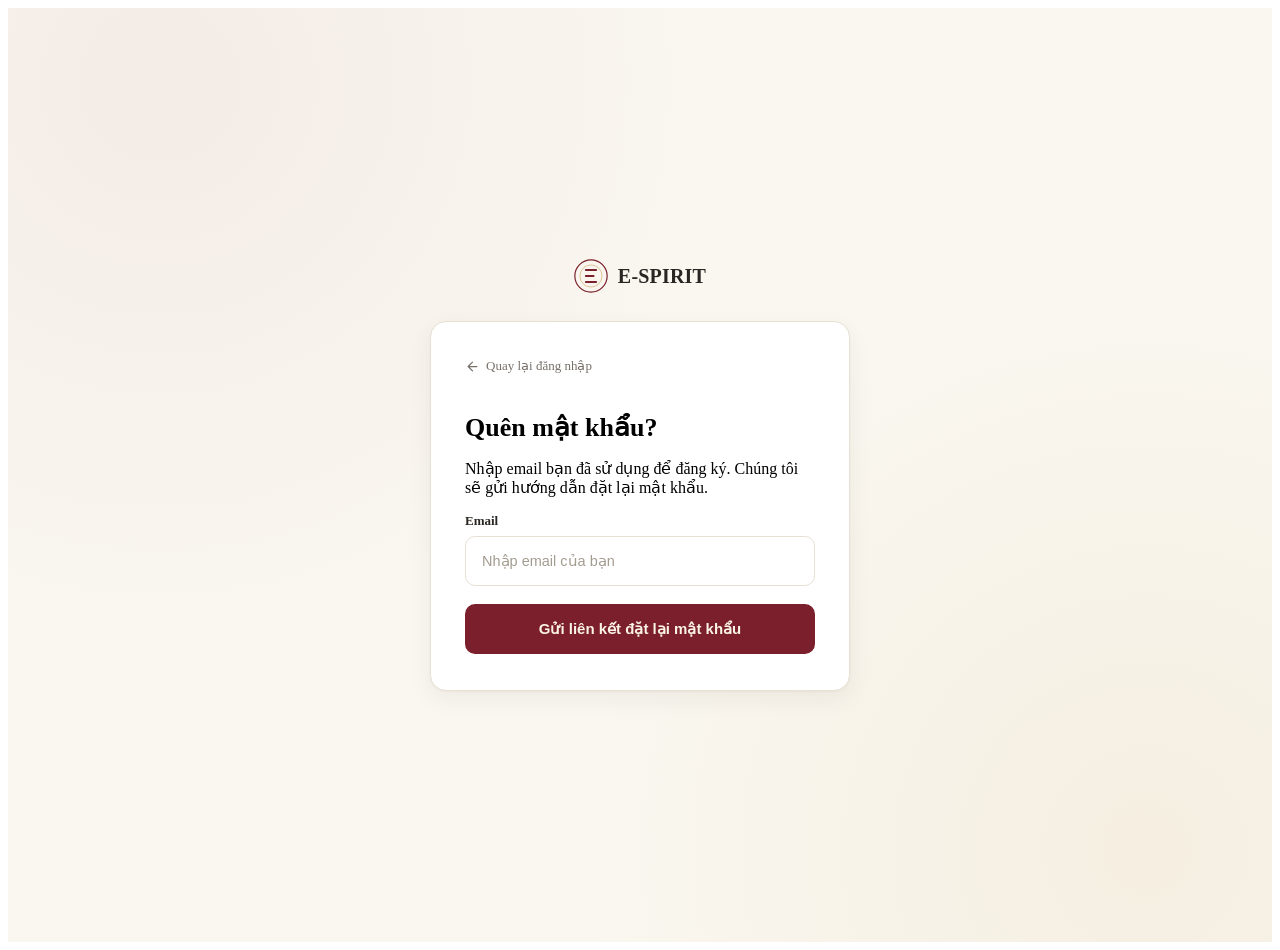
==== pages/auth/forgot-password.html @ f97c560f "feat(auth): chuan hoa cac quy tac validate va trang thai UI cho auth forms" ====
<!DOCTYPE html>
<html lang="vi">
<head>
  <meta charset="UTF-8">
  <meta name="viewport" content="width=device-width, initial-scale=1.0">
  <title>Quên mật khẩu — E-SPIRIT</title>
  <link rel="stylesheet" href="../../css/components.css">
  <link rel="stylesheet" href="../../css/responsive.css">
</head>
<body>
  <div class="standalone">
    <div class="standalone-inner">
      <div class="standalone-logo">
        <a href="../../index.html" class="logo">
          <svg class="logo-mark" viewBox="0 0 40 40" fill="none">
            <circle cx="20" cy="20" r="19" stroke="#7A1F2B" stroke-width="1.4"/>
            <circle cx="20" cy="20" r="13" stroke="#C8A45D" stroke-width="1" opacity="0.7"/>
            <path d="M14 13H26M14 20H23M14 27H26" stroke="#7A1F2B" stroke-width="2.4" stroke-linecap="round"/>
          </svg>
          <span class="logo-word on-light">E-SPIRIT</span>
        </a>
      </div>
      <div class="standalone-card">
        <a href="login.html" class="back-link">
          <svg width="15" height="15" viewBox="0 0 24 24" fill="none"><path d="M19 12H5M12 19l-7-7 7-7" stroke="currentColor" stroke-width="2" stroke-linecap="round" stroke-linejoin="round"/></svg>
          Quay lại đăng nhập
        </a>

        <div id="forgot-default">
          <h1>Quên mật khẩu?</h1>
          <p class="desc">Nhập email bạn đã sử dụng để đăng ký. Chúng tôi sẽ gửi hướng dẫn đặt lại mật khẩu.</p>
          <form id="forgotForm" novalidate>
            <div class="field">
              <label for="forgot-email">Email</label>
              <input class="input" type="email" id="forgot-email" name="email" placeholder="Nhập email của bạn" data-validate="email" required>
            </div>
            <button class="btn btn-primary" type="submit" id="forgotSubmit" style="margin-top:6px;">
              <span>Gửi liên kết đặt lại mật khẩu</span>
            </button>
          </form>
        </div>

        <div id="forgot-sent" class="text-center" style="display:none;">
          <div class="center-icon tone-primary">
            <svg width="26" height="26" viewBox="0 0 24 24" fill="none"><path d="M3 7l9 6 9-6M4 5h16a1 1 0 0 1 1 1v12a1 1 0 0 1-1 1H4a1 1 0 0 1-1-1V6a1 1 0 0 1 1-1Z" stroke="#7A1F2B" stroke-width="1.8" stroke-linecap="round" stroke-linejoin="round"/></svg>
          </div>
          <h1>Kiểm tra email của bạn</h1>
          <p class="desc">Chúng tôi đã gửi hướng dẫn đặt lại mật khẩu đến <b id="forgot-sent-email"></b>.</p>
          <a href="reset-password.html" class="btn btn-primary" style="text-decoration:none;"><span>Đến trang đặt lại mật khẩu</span></a>
        </div>
      </div>
    </div>
  </div>

  <script src="../../js/auth/validation.js"></script>
  <script src="../../js/auth/forgot-password.js"></script>
</body>
</html>
---- css/components.css ----
/* Design Tokens */
:root {
  --primary: #7A1F2B;
  --primary-hover: #611722;
  --primary-press: #4E121B;
  --secondary: #C8A45D;
  --secondary-soft: #EFE3C8;

  --bg: #FAF7F0;
  --surface: #FFFFFF;
  --text: #292522;
  --text-secondary: #77716A;
  --muted: #A39C90;

  --border: #E8E1D3;
  --border-strong: #D8CEBB;

  /* states */
  --error: #B3261E;
  --error-bg: #FBEAEA;
  --success: #2E6E4E;
  --success-bg: #E9F3EC;

  --radius-sm: 8px;
  --radius: 10px;
  --radius-lg: 16px;
  --shadow-card: 0 1px 2px rgba(41, 37, 34, 0.04), 0 8px 24px rgba(41, 37, 34, 0.06);

  --font-body: 'Be Vietnam Pro', -apple-system, sans-serif;
  --font-heading: 'Cormorant Garamond', Georgia, serif;

  /* type */
  --fs-xs: 12px;
  --fs-sm: 13px;
  --fs-base: 14px;
  --fs-md: 15px;
  --fs-lg: 20px;
  --fs-otp: 22px;
  --fs-heading-sm: 26px;
  --fs-heading-md: 30px;
  --fs-heading-lg: 40px;

  /* spacing */
  --space-xs: 6px;
  --space-sm: 10px;
  --space-md: 14px;
  --space-lg: 18px;
  --space-xl: 22px;
  --space-2xl: 28px;
  --space-3xl: 36px;
}

/* Logo */
.logo {
  display: flex;
  align-items: center;
  gap: 10px;
  text-decoration: none;
}

.logo-mark {
  width: 34px;
  height: 34px;
  flex-shrink: 0;
}

.logo-word {
  font-family: var(--font-heading);
  font-weight: 600;
  font-size: var(--fs-lg);
  letter-spacing: 0.01em;
}

.logo-word.on-dark {
  color: #FBF4E6;
}

.logo-word.on-light {
  color: var(--text);
}


/* Auth Container — split (login/register) + standalone (forgot/otp/reset) */
.split {
  display: grid;
  grid-template-columns: 45% 55%;
  min-height: calc(100vh - 46px);
}

.brand-panel {
  position: relative;
  overflow: hidden;
  background:
    linear-gradient(180deg, rgba(41, 20, 20, 0.55) 0%, rgba(41, 20, 20, 0.72) 100%),
    linear-gradient(135deg, #3A1218 0%, #6B1E28 55%, #7A1F2B 100%);
  color: #F7EFE1;
  padding: 56px 48px;
  display: flex;
  flex-direction: column;
  justify-content: space-between;
}

.heritage-pattern {
  position: absolute;
  inset: 0;
  opacity: 0.16;
  pointer-events: none;
}

.brand-top {
  display: flex;
  align-items: center;
  gap: 12px;
  position: relative;
  z-index: 1;
}

.brand-mid {
  position: relative;
  z-index: 1;
  max-width: 400px;
}

.brand-eyebrow {
  font-size: var(--fs-xs);
  letter-spacing: 0.14em;
  text-transform: uppercase;
  color: var(--secondary);
  font-weight: 600;
  margin-bottom: var(--space-lg);
}

.brand-title {
  font-family: var(--font-heading);
  font-weight: 600;
  font-size: var(--fs-heading-lg);
  line-height: 1.18;
  margin-bottom: 16px;
  color: #FBF4E6;
}

.brand-desc {
  font-size: var(--fs-md);
  color: #E4D6C4;
  line-height: 1.7;
  max-width: 340px;
}

.brand-bottom {
  position: relative;
  z-index: 1;
  display: flex;
  gap: 28px;
}

.brand-stat {
  font-size: var(--fs-sm);
  color: #D9C7AE;
}

.brand-stat b {
  display: block;
  font-family: var(--font-heading);
  font-size: var(--fs-otp);
  font-weight: 600;
  color: #F7EFE1;
}

.form-panel {
  display: flex;
  align-items: center;
  justify-content: center;
  padding: 48px 24px;
}

/* standalone layout */
.standalone {
  min-height: calc(100vh - 46px);
  display: flex;
  align-items: center;
  justify-content: center;
  padding: 40px 20px;
  background:
    radial-gradient(circle at 12% 8%, rgba(122, 31, 43, 0.05), transparent 40%),
    radial-gradient(circle at 90% 90%, rgba(200, 164, 93, 0.10), transparent 40%),
    var(--bg);
}

.standalone-inner {
  width: 100%;
  max-width: 420px;
}

.standalone-logo {
  display: flex;
  justify-content: center;
  margin-bottom: var(--space-2xl);
}


/* Auth Card */
.auth-card {
  width: 100%;
  max-width: 400px;
}

.auth-card.centered-standalone {
  max-width: 420px;
}

.card-head {
  margin: var(--space-3xl) 0 var(--space-2xl);
}

.card-head h1 {
  font-family: var(--font-heading);
  font-weight: 600;
  font-size: var(--fs-heading-md);
  color: var(--text);
  margin-bottom: 8px;
}

.card-head p {
  font-size: var(--fs-base);
  color: var(--text-secondary);
}

.standalone-card {
  background: var(--surface);
  border: 0.5px solid var(--border);
  border-radius: var(--radius-lg);
  box-shadow: var(--shadow-card);
  padding: var(--space-3xl) 34px;
}

.standalone-card h1 {
  font-family: var(--font-heading);
  font-weight: 600;
  font-size: var(--fs-heading-sm);
  margin-bottom: 10px;
}

.standalone-card>p.desc {
  font-size: var(--fs-base);
  color: var(--text-secondary);
  margin-bottom: var(--space-2xl);
  line-height: 1.65;
}

.back-link {
  display: inline-flex;
  align-items: center;
  gap: 6px;
  font-size: var(--fs-sm);
  color: var(--text-secondary);
  text-decoration: none;
  margin-bottom: 20px;
  font-weight: 500;
  background: none;
  border: none;
  padding: 0;
}

.back-link:hover {
  color: var(--text);
}

.center-icon {
  width: 56px;
  height: 56px;
  border-radius: 50%;
  display: flex;
  align-items: center;
  justify-content: center;
  margin: 0 auto 18px;
}

.center-icon.tone-primary {
  background: var(--secondary-soft);
}

.center-icon.tone-success {
  background: var(--success-bg);
}

.text-center {
  text-align: center;
}


/* Form fields */
.field {
  margin-bottom: var(--space-lg);
}

.field label {
  display: block;
  font-size: var(--fs-sm);
  font-weight: 600;
  color: var(--text);
  margin-bottom: 7px;
}

.input-wrap {
  position: relative;
}

.input {
  width: 100%;
  height: 50px;
  padding: 0 16px;
  font-size: var(--fs-base);
  color: var(--text);
  background: var(--surface);
  border: 1.5px solid var(--border);
  border-radius: var(--radius);
  outline: none;
  transition: border-color .15s, box-shadow .15s;
}

.input::placeholder {
  color: var(--muted);
}

.input:hover {
  border-color: var(--border-strong);
}

.input:focus {
  border-color: var(--primary);
  box-shadow: 0 0 0 3.5px rgba(122, 31, 43, 0.10);
}

.input.has-icon-right {
  padding-right: 46px;
}

.input:disabled {
  background: #F4F1EA;
  color: var(--muted);
  cursor: not-allowed;
}

.field.error .input {
  border-color: var(--error);
}

.field.error .input:focus {
  box-shadow: 0 0 0 3.5px rgba(179, 38, 30, 0.10);
}

.field.success .input {
  border-color: var(--success);
}

/* toggle icon inside input */
.icon-btn {
  position: absolute;
  right: 14px;
  top: 50%;
  transform: translateY(-50%);
  background: none;
  border: none;
  color: var(--text-secondary);
  padding: 4px;
  display: flex;
  align-items: center;
  justify-content: center;
}

.icon-btn:hover {
  color: var(--text);
}

.field-msg {
  font-size: 12px;
  margin-top: 6px;
  display: flex;
  align-items: flex-start;
  gap: 5px;
  line-height: 1.5;
}

.field-msg.error-msg {
  color: var(--error);
}

.field-msg.hint-msg {
  color: var(--text-secondary);
}

.field-msg svg {
  flex-shrink: 0;
  margin-top: 1.5px;
}

/* password strength */
.pw-strength {
  margin-top: 10px;
}

.pw-bars {
  display: flex;
  gap: 5px;
  margin-bottom: 8px;
}

.pw-bar {
  height: 4px;
  flex: 1;
  border-radius: 3px;
  background: var(--border);
  transition: background .2s;
}

.pw-label {
  font-size: var(--fs-xs);
  font-weight: 600;
  margin-bottom: 8px;
}

.pw-reqs {
  display: flex;
  flex-wrap: wrap;
  gap: 6px 14px;
}

.pw-req {
  font-size: var(--fs-xs);
  color: var(--muted);
  display: flex;
  align-items: center;
  gap: 5px;
}

.pw-req.met {
  color: var(--success);
}

.pw-req .dot {
  width: 5px;
  height: 5px;
  border-radius: 50%;
  background: currentColor;
  flex-shrink: 0;
}

/* OTP */
.otp-row {
  display: flex;
  gap: 10px;
  justify-content: center;
  margin-bottom: var(--space-xl);
}

.otp-box {
  width: 48px;
  height: 56px;
  text-align: center;
  font-size: var(--fs-otp);
  font-weight: 600;
  border: 1.5px solid var(--border);
  border-radius: var(--radius);
  background: var(--surface);
  color: var(--text);
  outline: none;
  transition: border-color .15s, box-shadow .15s;
}

.otp-box:focus {
  border-color: var(--primary);
  box-shadow: 0 0 0 3.5px rgba(122, 31, 43, 0.10);
}

.otp-box.filled {
  border-color: var(--secondary);
}

.otp-box.error {
  border-color: var(--error);
}

.resend-row {
  text-align: center;
  font-size: var(--fs-sm);
  color: var(--text-secondary);
  margin-bottom: 24px;
}

.resend-row button {
  background: none;
  border: none;
  color: var(--primary);
  font-weight: 600;
  font-size: var(--fs-sm);
}

.resend-row button:disabled {
  color: var(--muted);
  cursor: not-allowed;
}


/* Checkbox */
.checkbox-row {
  display: flex;
  align-items: flex-start;
  gap: 9px;
  cursor: pointer;
  user-select: none;
}

.checkbox-row input[type="checkbox"] {
  appearance: none;
  width: 19px;
  height: 19px;
  border-radius: 5px;
  border: 1.5px solid var(--border-strong);
  flex-shrink: 0;
  margin-top: 1px;
  position: relative;
  cursor: pointer;
  transition: .15s;
}

.checkbox-row input[type="checkbox"]:checked {
  background: var(--primary);
  border-color: var(--primary);
}

.checkbox-row input[type="checkbox"]:checked::after {
  content: "";
  position: absolute;
  left: 5px;
  top: 1px;
  width: 5px;
  height: 9px;
  border: solid white;
  border-width: 0 2px 2px 0;
  transform: rotate(45deg);
}

.checkbox-row span {
  font-size: var(--fs-sm);
  color: var(--text-secondary);
}

.checkbox-row a {
  color: var(--primary);
  font-weight: 600;
  text-decoration: none;
}

.checkbox-row a:hover {
  text-decoration: underline;
}


/* Buttons */
.btn {
  width: 100%;
  height: 50px;
  border-radius: var(--radius);
  border: none;
  font-size: var(--fs-md);
  font-weight: 600;
  display: flex;
  align-items: center;
  justify-content: center;
  gap: 8px;
  transition: background .15s, border-color .15s, transform .05s, box-shadow .15s;
}

.btn.is-loading {
  pointer-events: none;
}


.btn-primary {
  background: var(--primary);
  color: #FBF4E6;
}

.btn-primary:hover {
  background: var(--primary-hover);
}

.btn-primary:active {
  background: var(--primary-press);
  transform: scale(0.99);
}

.btn-primary:disabled {
  background: #D9B9BC;
  color: #FBF4E6;
  cursor: not-allowed;
}


.btn-secondary {
  background: var(--surface);
  color: var(--text);
  border: 1.5px solid var(--border-strong);
}

.btn-secondary:hover {
  background: var(--bg);
  border-color: var(--muted);
}

.btn-secondary:active {
  background: var(--secondary-soft);
  border-color: var(--secondary);
  transform: scale(0.99);
}

.btn-secondary:disabled {
  background: var(--surface);
  color: var(--muted);
  border-color: var(--border);
  cursor: not-allowed;
}

.btn-secondary:focus-visible {
  outline: none;
  box-shadow: 0 0 0 3.5px rgba(41, 37, 34, 0.08);
}

/* spinner */
.spinner {
  width: 18px;
  height: 18px;
  border-radius: 50%;
  border: 2.5px solid rgba(251, 244, 230, 0.35);
  border-top-color: #FBF4E6;
  animation: spin .7s linear infinite;
}

@keyframes spin {
  to {
    transform: rotate(360deg);
  }
}

.btn-social {
  width: 100%;
  height: 48px;
  border-radius: var(--radius);
  border: 1.5px solid var(--border);
  background: var(--surface);
  color: var(--text);
  font-size: var(--fs-base);
  font-weight: 600;
  display: flex;
  align-items: center;
  justify-content: center;
  gap: 10px;
}

.btn-social:hover {
  border-color: var(--border-strong);
  background: #FBF9F4;
}


/* links & helpers */
.row-between {
  display: flex;
  align-items: center;
  justify-content: space-between;
  margin-bottom: var(--space-xl);
}

.link-sm {
  font-size: var(--fs-sm);
  color: var(--primary);
  font-weight: 600;
  text-decoration: none;
  background: none;
  border: none;
}

.link-sm:hover {
  text-decoration: underline;
}

.divider {
  display: flex;
  align-items: center;
  gap: 12px;
  margin: var(--space-xl) 0;
}

.divider::before,
.divider::after {
  content: "";
  flex: 1;
  height: 1px;
  background: var(--border);
}

.divider span {
  font-size: 12px;
  color: var(--muted);
  white-space: nowrap;
}

.bottom-note {
  text-align: center;
  font-size: var(--fs-base);
  color: var(--text-secondary);
  margin-top: 26px;
}

.bottom-note a {
  color: var(--primary);
  font-weight: 600;
  text-decoration: none;
}

.bottom-note a:hover {
  text-decoration: underline;
}


/* Alert */
.alert {
  display: flex;
  gap: 10px;
  padding: 13px 14px;
  border-radius: var(--radius-sm);
  font-size: var(--fs-sm);
  margin-bottom: 20px;
  line-height: 1.55;
}

.alert svg {
  flex-shrink: 0;
  margin-top: 1px;
}

.alert-error {
  background: var(--error-bg);
  color: #7A241E;
}

.alert-success {
  background: var(--success-bg);
  color: #22513A;
}


/* success check */
.check-circle {
  width: 72px;
  height: 72px;
  border-radius: 50%;
  background: var(--success-bg);
  display: flex;
  align-items: center;
  justify-content: center;
  margin: 0 auto 22px;
  animation: pop .35s cubic-bezier(.2, 1.4, .4, 1);
}

@keyframes pop {
  from {
    transform: scale(0.6);
    opacity: 0;
  }

  to {
    transform: scale(1);
    opacity: 1;
  }
}

/* 1. INPUT STATES */

/* Default State */
.input {
  width: 100%;
  height: 50px;
  padding: 0 16px;
  font-size: 14.5px;
  color: var(--text);
  background: var(--surface);
  border: 1.5px solid var(--border);
  border-radius: var(--radius);
  outline: none;
  box-sizing: border-box;
  transition: border-color .15s ease, box-shadow .15s ease;
}

.input::placeholder {
  color: var(--muted);
}

.input:hover:not(:disabled) {
  border-color: var(--border-strong);
}

/* Focus State */
.input:focus {
  border-color: var(--primary);
  box-shadow: 0 0 0 3.5px rgba(122, 31, 43, 0.10);
}

/* Error State (khi thẻ cha .field có class .error) */
.field.error .input {
  border-color: var(--error);
}

.field.error .input:focus {
  box-shadow: 0 0 0 3.5px rgba(179, 38, 30, 0.10);
}

/* Success State (khi thẻ cha .field có class .success) */
.field.success .input {
  border-color: var(--success);
}

.field.success .input:focus {
  box-shadow: 0 0 0 3.5px rgba(46, 110, 78, 0.10);
}

/* Disabled State */
.input:disabled {
  background: #F4F1EA;
  color: var(--muted);
  cursor: not-allowed;
}

/* Field Message (Error & Hint) */
.field-msg {
  font-size: 12.5px;
  margin-top: 6px;
  display: flex;
  align-items: flex-start;
  gap: 5px;
  line-height: 1.5;
}

.field-msg.error-msg {
  color: var(--error);
}

.field-msg.hint-msg {
  color: var(--text-secondary);
}

.field-msg svg {
  flex-shrink: 0;
  margin-top: 1.5px;
}


/* 2. BUTTON STATES */

/* Base Button */
.btn {
  width: 100%;
  height: 50px;
  border-radius: var(--radius);
  border: none;
  font-size: 15px;
  font-weight: 600;
  font-family: var(--font-body);
  display: flex;
  align-items: center;
  justify-content: center;
  gap: 8px;
  cursor: pointer;
  box-sizing: border-box;
  transition: background-color .15s ease, transform .05s ease, box-shadow .15s ease;
}

/* Primary Button - Default */
.btn-primary {
  background: var(--primary);
  color: #FBF4E6;
}

/* Hover State */
.btn-primary:hover:not(:disabled):not(.is-loading) {
  background: var(--primary-hover);
}

/* Active / Press State */
.btn-primary:active:not(:disabled):not(.is-loading) {
  background: var(--primary-press);
  transform: scale(0.99);
}

/* Disabled State */
.btn-primary:disabled {
  background: #D9B9BC;
  color: #FBF4E6;
  cursor: not-allowed;
  transform: none;
}

/* Loading State */
.btn.is-loading {
  pointer-events: none;
  cursor: wait;
}

/* Loading Spinner */
.spinner {
  width: 18px;
  height: 18px;
  border-radius: 50%;
  border: 2.5px solid rgba(251, 244, 230, 0.35);
  border-top-color: #FBF4E6;
  animation: spin .7s linear infinite;
}

@keyframes spin {
  to {
    transform: rotate(360deg);
  }
}
---- css/responsive.css ----
/*=== TABLET (≤ 1024px) ===*/
@media (max-width:1024px) {

  /* Auth Container */
  .split {
    grid-template-columns: 40% 60%;
  }

  .brand-panel {
    padding: 40px 36px;
  }

  .brand-title {
    font-size: 32px;
  }

  .brand-desc {
    max-width: none;
  }

  .brand-bottom {
    gap: 20px;
  }

  .form-panel {
    padding: 40px 28px;
  }
}

/*=== MOBILE (≤ 768px) ===*/
@media (max-width:768px) {

  /* Auth Container: split */
  .split {
    grid-template-columns: 1fr;
  }

  .brand-panel {
    display: none;
  }

  .form-panel {
    padding: 36px 20px;
  }

  /* Auth Container: centered layout */
  .standalone {
    padding: 32px 16px;
  }

  /* Auth Card */
  .card-head {
    margin: 28px 0 22px;
  }
}

/*=== MOBILE NHỎ (≤ 480px) ===*/
@media (max-width:480px) {

  /* Auth Card */
  .card-head h1 {
    font-size: 25px;
  }

  .standalone-card {
    padding: 28px 22px;
  }

  .standalone-card h1 {
    font-size: 22px;
  }

  /* Form Input */
  .otp-box {
    width: 42px;
    height: 50px;
    font-size: 19px;
  }

  .otp-row {
    gap: 8px;
  }

  /* Buttons */
  .btn {
    height: 48px;
  }

  .input {
    height: 48px;
  }

  .btn-social {
    height: 46px;
  }
}

/*=== MOBILE RẤT NHỎ (≤ 360px) ===*/
@media (max-width:360px) {
  .standalone-card {
    padding: 22px 16px;
  }

  .otp-row {
    gap: 6px;
  }

  .otp-box {
    width: 36px;
    height: 44px;
    font-size: 16px;
  }

  .brand-eyebrow {
    margin-bottom: 14px;
  }
}
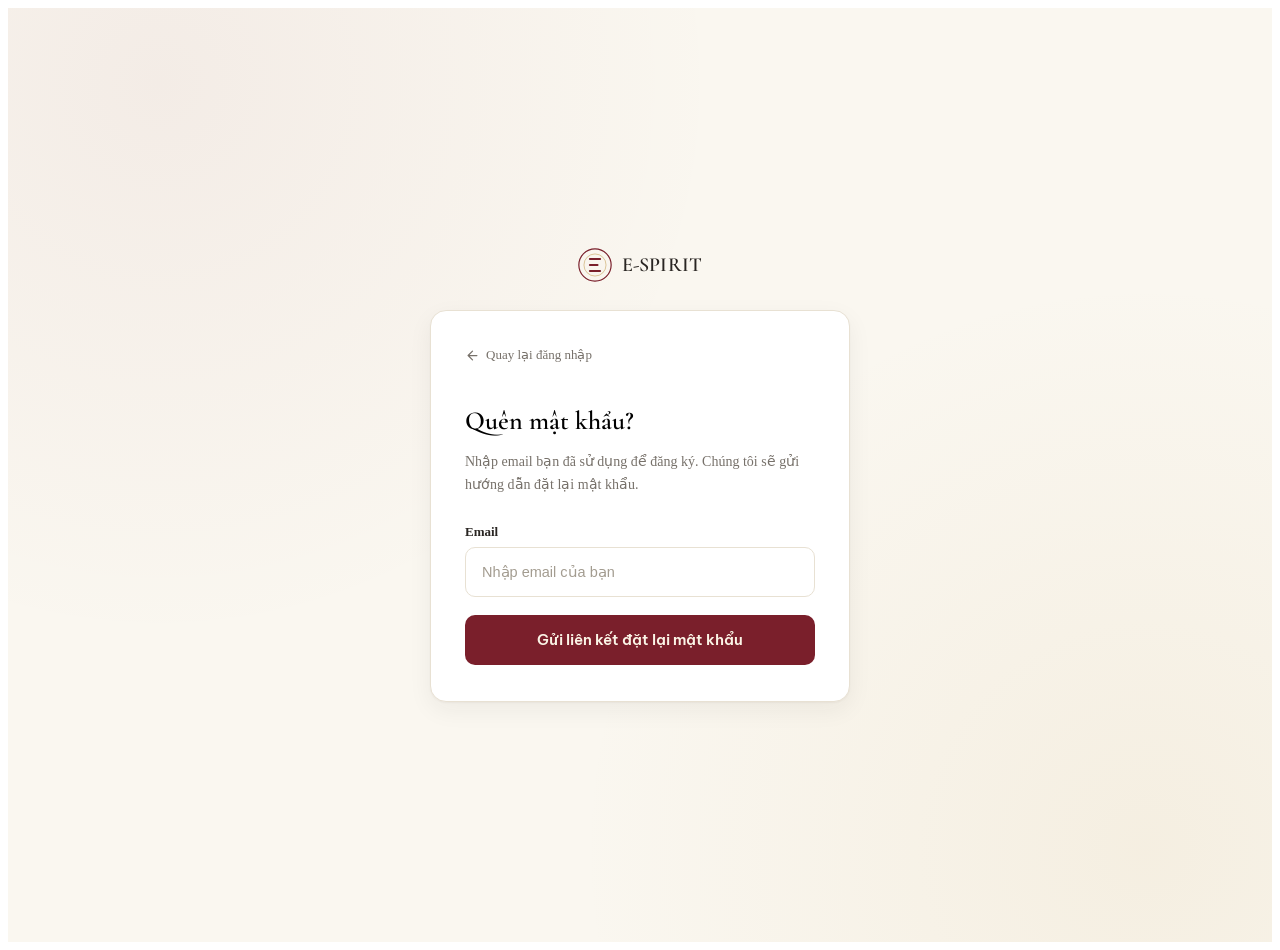
==== commit a151dd71: "feat: implement forgot password" ====
--- a/pages/auth/forgot-password.html
+++ b/pages/auth/forgot-password.html
@@ -1,58 +1,321 @@
 <!DOCTYPE html>
 <html lang="vi">
 <head>
-  <meta charset="UTF-8">
-  <meta name="viewport" content="width=device-width, initial-scale=1.0">
-  <title>Quên mật khẩu — E-SPIRIT</title>
-  <link rel="stylesheet" href="../../css/components.css">
-  <link rel="stylesheet" href="../../css/responsive.css">
+<meta charset="UTF-8">
+<meta name="viewport" content="width=device-width, initial-scale=1.0">
+<title>Quên mật khẩu - E-SPIRIT</title>
+<link rel="preconnect" href="https://fonts.googleapis.com">
+<link rel="preconnect" href="https://fonts.gstatic.com" crossorigin>
+<link href="https://fonts.googleapis.com/css2?family=Be+Vietnam+Pro:wght@400;500;600;700&family=Cormorant+Garamond:wght@500;600&display=swap" rel="stylesheet">
+<link rel="stylesheet" href="../../css/components.css">
+<link rel="stylesheet" href="../../css/responsive.css">
+
+    <!-- CSS RIÊNG CHO POPUP -->
+    <style>
+
+        /* Success Popup */
+        .success-modal-overlay {
+            position: fixed;
+            inset: 0;
+            display: flex;
+            align-items: center;
+            justify-content: center;
+            padding: 20px;
+            background: rgba(0, 0, 0, 0.45);
+            z-index: 9999;
+        }
+
+        /* Khi popup bị hidden */
+        .success-modal-overlay[hidden] {
+            display: none;
+        }
+
+        /* Hộp popup */
+        .success-modal {
+            width: 100%;
+            max-width: 420px;
+            padding: 32px;
+            background: #ffffff;
+            border-radius: 16px;
+            text-align: center;
+            box-shadow: 0 20px 50px rgba(0, 0, 0, 0.2);
+            animation: popupShow 0.2s ease-out;
+        }
+
+        /* Icon thành công */
+        .success-modal-icon {
+            width: 56px;
+            height: 56px;
+            margin: 0 auto 18px;
+            display: flex;
+            align-items: center;
+            justify-content: center;
+            border-radius: 50%;
+            background: rgba(122, 31, 43, 0.1);
+            color: #7A1F2B;
+        }
+
+        /* Tiêu đề popup */
+        .success-modal h2 {
+            margin: 0 0 10px;
+            font-family: "Cormorant Garamond", serif;
+            font-size: 30px;
+            color: #2b2520;
+        }
+
+        /* Nội dung popup */
+        .success-modal p {
+            margin: 0 0 24px;
+            color: #6f6860;
+            line-height: 1.6;
+            font-size: 15px;
+        }
+
+        /* Email */
+        .success-modal strong {
+            color: #7A1F2B;
+        }
+
+        /* Animation */
+        @keyframes popupShow {
+            from {
+                opacity: 0;
+                transform: translateY(10px) scale(0.97);
+            }
+            to {
+                opacity: 1;
+                transform: translateY(0) scale(1);
+            }
+        }
+
+        /* Responsive riêng cho popup */
+        @media (max-width: 480px) {
+            .success-modal {
+                padding: 24px;
+            }
+            .success-modal h2 {
+                font-size: 26px;
+            }
+        }
+
+        /* Căn chỉnh form Forgot Password */
+        #forgotForm {
+            width: 100%;
+        }
+        #forgotEmailField {
+            width: 100%;
+        }
+        #forgotEmail {
+            width: 100%;
+            box-sizing: border-box;
+            display: block;
+        }
+        #forgotSubmit {
+            width: 100%;
+            box-sizing: border-box;
+            display: block;
+        }
+    </style>
 </head>
 <body>
-  <div class="standalone">
-    <div class="standalone-inner">
-      <div class="standalone-logo">
-        <a href="../../index.html" class="logo">
-          <svg class="logo-mark" viewBox="0 0 40 40" fill="none">
-            <circle cx="20" cy="20" r="19" stroke="#7A1F2B" stroke-width="1.4"/>
-            <circle cx="20" cy="20" r="13" stroke="#C8A45D" stroke-width="1" opacity="0.7"/>
-            <path d="M14 13H26M14 20H23M14 27H26" stroke="#7A1F2B" stroke-width="2.4" stroke-linecap="round"/>
-          </svg>
-          <span class="logo-word on-light">E-SPIRIT</span>
-        </a>
-      </div>
-      <div class="standalone-card">
-        <a href="login.html" class="back-link">
-          <svg width="15" height="15" viewBox="0 0 24 24" fill="none"><path d="M19 12H5M12 19l-7-7 7-7" stroke="currentColor" stroke-width="2" stroke-linecap="round" stroke-linejoin="round"/></svg>
-          Quay lại đăng nhập
-        </a>
-
-        <div id="forgot-default">
-          <h1>Quên mật khẩu?</h1>
-          <p class="desc">Nhập email bạn đã sử dụng để đăng ký. Chúng tôi sẽ gửi hướng dẫn đặt lại mật khẩu.</p>
-          <form id="forgotForm" novalidate>
-            <div class="field">
-              <label for="forgot-email">Email</label>
-              <input class="input" type="email" id="forgot-email" name="email" placeholder="Nhập email của bạn" data-validate="email" required>
+
+    <!-- MAIN -->
+    <main class="standalone">
+        <div class="standalone-inner">
+
+            <!-- LOGO -->
+            <div class="standalone-logo">
+                <a href="login.html" class="logo">
+                    <svg
+                        class="logo-mark"
+                        viewBox="0 0 40 40"
+                        fill="none"
+                    >
+                        <circle
+                            cx="20"
+                            cy="20"
+                            r="19"
+                            stroke="#7A1F2B"
+                            stroke-width="1.4"
+                        />
+                        <circle
+                            cx="20"
+                            cy="20"
+                            r="13"
+                            stroke="#C8A45D"
+                            stroke-width="1"
+                            opacity="0.7"
+                        />
+                        <path
+                            d="M14 13H26M14 20H23M14 27H26"
+                            stroke="#7A1F2B"
+                            stroke-width="2.4"
+                            stroke-linecap="round"
+                        />
+                    </svg>
+                    <span class="logo-word on-light">
+                        E-SPIRIT
+                    </span>
+                </a>
             </div>
-            <button class="btn btn-primary" type="submit" id="forgotSubmit" style="margin-top:6px;">
-              <span>Gửi liên kết đặt lại mật khẩu</span>
+
+            <!-- FORGOT PASSWORD CARD -->
+            <section class="standalone-card">
+
+                <!-- Quay lại đăng nhập -->
+                <a
+                    href="login.html"
+                    class="back-link"
+                >
+                    <svg
+                        width="15"
+                        height="15"
+                        viewBox="0 0 24 24"
+                        fill="none"
+                    >
+                        <path
+                            d="M19 12H5M12 19l-7-7 7-7"
+                            stroke="currentColor"
+                            stroke-width="2"
+                            stroke-linecap="round"
+                            stroke-linejoin="round"
+                        />
+                    </svg>
+                    Quay lại đăng nhập
+                </a>
+
+                <!-- Tiêu đề -->
+                <h1>
+                    Quên mật khẩu?
+                </h1>
+
+                <!-- Mô tả -->
+                <p class="desc">
+                    Nhập email bạn đã sử dụng để đăng ký.
+                    Chúng tôi sẽ gửi hướng dẫn đặt lại mật khẩu.
+                </p>
+
+                <!-- FORM -->
+                <form
+                    id="forgotForm"
+                    novalidate
+                >
+
+                    <!-- Email -->
+                    <div
+                        class="field"
+                        id="forgotEmailField"
+                    >
+                        <label for="forgotEmail">
+                            Email
+                        </label>
+                        <input
+                            class="input"
+                            type="email"
+                            id="forgotEmail"
+                            name="email"
+                            placeholder="Nhập email của bạn"
+                            autocomplete="email"
+                        />
+
+                        <!-- Email Error -->
+                        <div
+                            class="field-msg error-msg"
+                            id="forgotEmailError"
+                            style="display: none;"
+                        >
+                            <svg
+                                width="13"
+                                height="13"
+                                viewBox="0 0 24 24"
+                                fill="none"
+                            >
+                                <path
+                                    d="M12 8v5M12 16h.01M10.3 3.9 1.8 18a2 2 0 0 0 1.7 3h17a2 2 0 0 0 1.7-3L13.7 3.9a2 2 0 0 0-3.4 0Z"
+                                    stroke="currentColor"
+                                    stroke-width="2"
+                                    stroke-linecap="round"
+                                    stroke-linejoin="round"
+                                />
+                            </svg>
+                            <span id="forgotEmailErrorText">
+                                Vui lòng nhập email hợp lệ.
+                            </span>
+                        </div>
+                    </div>
+
+                    <!-- SEND BUTTON -->
+                    <button
+                        class="btn btn-primary"
+                        type="submit"
+                        id="forgotSubmit"
+                    >
+                        <span id="forgotSubmitText">
+                            Gửi liên kết đặt lại mật khẩu
+                        </span>
+                    </button>
+                </form>
+            </section>
+        </div>
+    </main>
+
+    <!-- SUCCESS POPUP -->
+    <div
+        class="success-modal-overlay"
+        id="successModal"
+        hidden
+    >
+        <div
+            class="success-modal"
+            role="dialog"
+            aria-modal="true"
+            aria-labelledby="successModalTitle"
+        >
+
+            <!-- Icon -->
+            <div class="success-modal-icon">
+                <svg
+                    width="28"
+                    height="28"
+                    viewBox="0 0 24 24"
+                    fill="none"
+                >
+                    <path
+                        d="M20 6L9 17l-5-5"
+                        stroke="currentColor"
+                        stroke-width="2"
+                        stroke-linecap="round"
+                        stroke-linejoin="round"
+                    />
+                </svg>
+            </div>
+
+            <!-- Title -->
+            <h2 id="successModalTitle">
+                Gửi thành công
+            </h2>
+
+            <!-- Message -->
+            <p>
+                Liên kết đặt lại mật khẩu đã được gửi đến
+                <strong id="successEmail">
+                    email của bạn
+                </strong>.
+            </p>
+
+            <!-- Continue -->
+            <button
+                type="button"
+                class="btn btn-primary"
+                id="continueVerifyOtp"
+            >
+                Tiếp tục
             </button>
-          </form>
         </div>
 
-        <div id="forgot-sent" class="text-center" style="display:none;">
-          <div class="center-icon tone-primary">
-            <svg width="26" height="26" viewBox="0 0 24 24" fill="none"><path d="M3 7l9 6 9-6M4 5h16a1 1 0 0 1 1 1v12a1 1 0 0 1-1 1H4a1 1 0 0 1-1-1V6a1 1 0 0 1 1-1Z" stroke="#7A1F2B" stroke-width="1.8" stroke-linecap="round" stroke-linejoin="round"/></svg>
-          </div>
-          <h1>Kiểm tra email của bạn</h1>
-          <p class="desc">Chúng tôi đã gửi hướng dẫn đặt lại mật khẩu đến <b id="forgot-sent-email"></b>.</p>
-          <a href="reset-password.html" class="btn btn-primary" style="text-decoration:none;"><span>Đến trang đặt lại mật khẩu</span></a>
-        </div>
-      </div>
     </div>
-  </div>
-
-  <script src="../../js/auth/validation.js"></script>
-  <script src="../../js/auth/forgot-password.js"></script>
+
+    <!-- JAVASCRIPT -->
+    <script src="../../js/auth/forgot-password.js"></script>
 </body>
 </html>
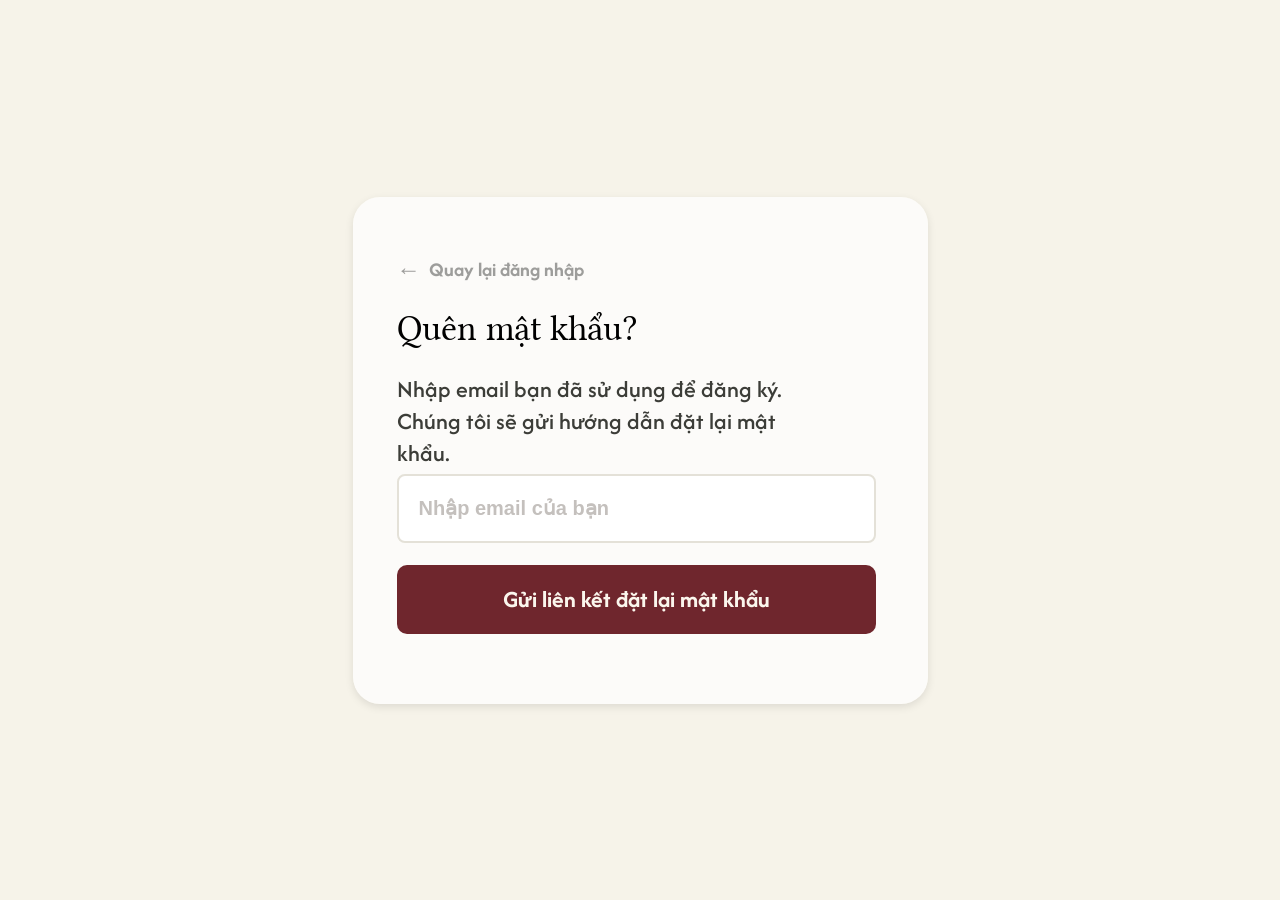
==== commit acf99f3c: "Update forgot password" ====
--- a/pages/auth/forgot-password.html
+++ b/pages/auth/forgot-password.html
@@ -2,320 +2,313 @@
 <html lang="vi">
 <head>
 <meta charset="UTF-8">
-<meta name="viewport" content="width=device-width, initial-scale=1.0">
+<meta name="viewport"
+    content="width=device-width, initial-scale=1.0"
+    >
 <title>Quên mật khẩu - E-SPIRIT</title>
 <link rel="preconnect" href="https://fonts.googleapis.com">
-<link rel="preconnect" href="https://fonts.gstatic.com" crossorigin>
-<link href="https://fonts.googleapis.com/css2?family=Be+Vietnam+Pro:wght@400;500;600;700&family=Cormorant+Garamond:wght@500;600&display=swap" rel="stylesheet">
-<link rel="stylesheet" href="../../css/components.css">
-<link rel="stylesheet" href="../../css/responsive.css">
-
-    <!-- CSS RIÊNG CHO POPUP -->
-    <style>
-
-        /* Success Popup */
-        .success-modal-overlay {
-            position: fixed;
-            inset: 0;
-            display: flex;
-            align-items: center;
-            justify-content: center;
-            padding: 20px;
-            background: rgba(0, 0, 0, 0.45);
-            z-index: 9999;
-        }
-
-        /* Khi popup bị hidden */
-        .success-modal-overlay[hidden] {
-            display: none;
-        }
-
-        /* Hộp popup */
-        .success-modal {
+<link rel="preconnect"
+    href="https://fonts.gstatic.com"
+    crossorigin
+    >
+<link href="https://fonts.googleapis.com/css2?family=Afacad+Flux:wght@400;500;600;700&family=Cormorant+Garamond:wght@500;600&family=Libertinus+Math&display=swap"
+    rel="stylesheet"
+    >
+    <!-- CSS của project -->
+<link rel="stylesheet"
+    href="../../css/components.css"
+    >
+<link rel="stylesheet"
+    href="../../css/responsive.css"
+    >
+<style>
+
+    /* RESET */
+    * {
+        box-sizing: border-box;
+    }
+    body {
+        margin: 0;
+        padding: 0;
+        background: #F6F3E9;
+    }
+
+    /* TRANG */
+    .forgot-page {
+        min-height: 100vh;
+
+        display: flex;
+        align-items: center;
+        justify-content: center;
+
+        padding: 20px;
+
+        background: #F6F3E9;
+    }
+
+    /* CARD */
+    .forgot-card {
+        width: 575px;
+        height: 507px;
+        padding: 60px 44px 50px;
+        background: rgba(255, 255, 255, 0.72);
+        border: none;
+        border-radius: 27px;
+        box-shadow:
+            0 3px 8px rgba(0, 0, 0, 0.10);
+    }
+
+    /* QUAY LẠI ĐĂNG NHẬP */
+    .forgot-back {
+        width: 150px;
+        height: 27px;
+        display: flex;
+        align-items: center;
+        width: fit-content;
+        gap: 8px;
+        margin-bottom: 27px;
+        text-decoration: none;
+        font-family: "Afacad Flux", sans-serif;
+        font-size: 20px;
+        font-weight: 700;
+        line-height: 100%;
+        color: #9D9D9B;
+        transition: color 0.2s ease;
+    }
+    .forgot-back:hover {
+        color: #777570;
+    }
+    .forgot-back-arrow {
+        font-family: Arial, sans-serif;
+        font-size: 24px;
+        font-weight: 400;
+        line-height: 1;
+        color: #9D9D9B;
+    }
+
+    /* TIÊU ĐỀ */
+    .forgot-title {
+        width: 244px;
+        height: 41px;
+        margin: 0 0 21px;
+        font-family: "Libertinus Math", serif;
+        font-size: 36px;
+        font-weight: 400;
+        line-height: 1;
+        letter-spacing: 0;
+        color: #000000;
+    }
+
+    /* MÔ TẢ */
+    .forgot-description {
+        width: 429px;
+        height: 64px;
+        margin: 0 0 37px;
+        font-family: "Afacad Flux", sans-serif;
+        font-size: 24px;
+        font-weight: 500;
+        line-height: 32px;
+        letter-spacing: 0;
+        color: #3C3D38;
+    }
+
+    /* FORM */
+    .forgot-form {
+        width: 100%;
+    }
+
+    /* INPUT */
+    .forgot-input {
+        width: 479px;
+        height: 69px;
+        padding: 0 20px;
+        border: 2px solid #E4E1D8;
+        border-radius: 8px;
+        outline: none;
+        background: #FFFFFF;
+        font-family: "Afacad" , sans-serif;
+        font-size: 20px;
+        line-height: 1;
+        letter-spacing: -2%;
+        color: #292522;
+        transition:
+            border-color 0.2s ease,
+            box-shadow 0.2s ease;
+    }
+    .forgot-input::placeholder {
+        color: #C4C0BD;
+        opacity: 1;
+        font-weight: 700;
+    }
+    .forgot-input:hover {
+        border-color: #D7D1C7;
+    }
+    .forgot-input:focus {
+        border-color: #7A1F2B;
+        box-shadow:
+            0 0 0 3px rgba(122, 31, 43, 0.08);
+    }
+
+    /* ERROR */
+    .forgot-error {
+        display: none;
+        margin-top: 8px;
+        font-family: "Afacad Flux", sans-serif;
+        font-size: 13px;
+        color: #B3261E;
+    }
+    .forgot-error.show {
+        display: block;
+    }
+
+    /* BUTTON */
+    .forgot-submit {
+        width: 479px;
+        height: 69px;
+        margin-top: 22px;
+        border: none;
+        border-radius: 10px;
+        background: #6F262D;
+        color: #FBF6ED;
+        font-family: "Afacad Flux", sans-serif;
+        font-size: 24px;
+        font-weight: 700;
+        line-height: 1;
+        letter-spacing: -2%;
+        cursor: pointer;
+        transition:
+            background 0.2s ease,
+            transform 0.1s ease;
+    }
+    .forgot-submit:hover {
+        background: #6F262D;
+    }
+    .forgot-submit:active {
+        transform: scale(0.99);
+    }
+    .forgot-submit:disabled {
+        opacity: 0.7;
+        cursor: not-allowed;
+    }
+
+    /* SUCCESS */
+    #forgot-sent {
+        display: none;
+    }
+
+    /* MOBILE */
+    @media (max-width: 600px) {
+        .forgot-page {
+            padding: 20px 16px;
+        }
+        .forgot-card {
             width: 100%;
-            max-width: 420px;
-            padding: 32px;
-            background: #ffffff;
-            border-radius: 16px;
-            text-align: center;
-            box-shadow: 0 20px 50px rgba(0, 0, 0, 0.2);
-            animation: popupShow 0.2s ease-out;
-        }
-
-        /* Icon thành công */
-        .success-modal-icon {
-            width: 56px;
+            height: auto;
+            padding: 40px 28px 42px;
+            border-radius: 22px;
+        }
+        .forgot-back {
+            margin-bottom: 30px;
+            font-size: 15px;
+        }
+        .forgot-title {
+            font-size: 32px;
+            line-height: 34px;
+        }
+        .forgot-description {
+            font-size: 18px;
+            line-height: 25px;
+            margin-bottom: 30px;
+        }
+        .forgot-input {
             height: 56px;
-            margin: 0 auto 18px;
-            display: flex;
-            align-items: center;
-            justify-content: center;
-            border-radius: 50%;
-            background: rgba(122, 31, 43, 0.1);
-            color: #7A1F2B;
-        }
-
-        /* Tiêu đề popup */
-        .success-modal h2 {
-            margin: 0 0 10px;
-            font-family: "Cormorant Garamond", serif;
-            font-size: 30px;
-            color: #2b2520;
-        }
-
-        /* Nội dung popup */
-        .success-modal p {
-            margin: 0 0 24px;
-            color: #6f6860;
-            line-height: 1.6;
-            font-size: 15px;
-        }
-
-        /* Email */
-        .success-modal strong {
-            color: #7A1F2B;
-        }
-
-        /* Animation */
-        @keyframes popupShow {
-            from {
-                opacity: 0;
-                transform: translateY(10px) scale(0.97);
-            }
-            to {
-                opacity: 1;
-                transform: translateY(0) scale(1);
-            }
-        }
-
-        /* Responsive riêng cho popup */
-        @media (max-width: 480px) {
-            .success-modal {
-                padding: 24px;
-            }
-            .success-modal h2 {
-                font-size: 26px;
-            }
-        }
-
-        /* Căn chỉnh form Forgot Password */
-        #forgotForm {
-            width: 100%;
-        }
-        #forgotEmailField {
-            width: 100%;
-        }
-        #forgotEmail {
-            width: 100%;
-            box-sizing: border-box;
-            display: block;
-        }
-        #forgotSubmit {
-            width: 100%;
-            box-sizing: border-box;
-            display: block;
-        }
-    </style>
+        }
+        .forgot-submit {
+            height: 58px;
+            font-size: 16px;
+        }
+    }
+</style>
 </head>
+
 <body>
-
-    <!-- MAIN -->
-    <main class="standalone">
-        <div class="standalone-inner">
-
-            <!-- LOGO -->
-            <div class="standalone-logo">
-                <a href="login.html" class="logo">
-                    <svg
-                        class="logo-mark"
-                        viewBox="0 0 40 40"
-                        fill="none"
-                    >
-                        <circle
-                            cx="20"
-                            cy="20"
-                            r="19"
-                            stroke="#7A1F2B"
-                            stroke-width="1.4"
-                        />
-                        <circle
-                            cx="20"
-                            cy="20"
-                            r="13"
-                            stroke="#C8A45D"
-                            stroke-width="1"
-                            opacity="0.7"
-                        />
-                        <path
-                            d="M14 13H26M14 20H23M14 27H26"
-                            stroke="#7A1F2B"
-                            stroke-width="2.4"
-                            stroke-linecap="round"
-                        />
-                    </svg>
-                    <span class="logo-word on-light">
-                        E-SPIRIT
-                    </span>
-                </a>
-            </div>
-
-            <!-- FORGOT PASSWORD CARD -->
-            <section class="standalone-card">
-
-                <!-- Quay lại đăng nhập -->
-                <a
-                    href="login.html"
-                    class="back-link"
-                >
-                    <svg
-                        width="15"
-                        height="15"
-                        viewBox="0 0 24 24"
-                        fill="none"
-                    >
-                        <path
-                            d="M19 12H5M12 19l-7-7 7-7"
-                            stroke="currentColor"
-                            stroke-width="2"
-                            stroke-linecap="round"
-                            stroke-linejoin="round"
-                        />
-                    </svg>
+    <main class="forgot-page">
+        <section class="forgot-card">
+
+            <!-- QUAY LẠI ĐĂNG NHẬP -->
+            <a
+                href="login.html"
+                class="forgot-back"
+            >
+                <span class="forgot-back-arrow">
+                    ←
+                </span>
+                <span>
                     Quay lại đăng nhập
-                </a>
-
-                <!-- Tiêu đề -->
-                <h1>
+                </span>
+            </a>
+
+            <!-- NỘI DUNG -->
+            <div id="forgot-default">
+
+                <!-- TIÊU ĐỀ -->
+                <h1 class="forgot-title">
                     Quên mật khẩu?
                 </h1>
 
-                <!-- Mô tả -->
-                <p class="desc">
-                    Nhập email bạn đã sử dụng để đăng ký.
+                <!-- MÔ TẢ -->
+                <p class="forgot-description">
+                    Nhập email bạn đã sử dụng để đăng ký.<br>
                     Chúng tôi sẽ gửi hướng dẫn đặt lại mật khẩu.
                 </p>
 
                 <!-- FORM -->
                 <form
                     id="forgotForm"
+                    class="forgot-form"
                     novalidate
                 >
-
-                    <!-- Email -->
-                    <div
-                        class="field"
-                        id="forgotEmailField"
-                    >
-                        <label for="forgotEmail">
-                            Email
-                        </label>
+                    <div id="forgot-email-field">
                         <input
-                            class="input"
                             type="email"
-                            id="forgotEmail"
-                            name="email"
+                            id="forgot-email"
+                            class="forgot-input"
                             placeholder="Nhập email của bạn"
                             autocomplete="email"
-                        />
-
-                        <!-- Email Error -->
+                        >
                         <div
-                            class="field-msg error-msg"
-                            id="forgotEmailError"
-                            style="display: none;"
+                            class="forgot-error"
+                            id="forgot-email-error"
                         >
-                            <svg
-                                width="13"
-                                height="13"
-                                viewBox="0 0 24 24"
-                                fill="none"
-                            >
-                                <path
-                                    d="M12 8v5M12 16h.01M10.3 3.9 1.8 18a2 2 0 0 0 1.7 3h17a2 2 0 0 0 1.7-3L13.7 3.9a2 2 0 0 0-3.4 0Z"
-                                    stroke="currentColor"
-                                    stroke-width="2"
-                                    stroke-linecap="round"
-                                    stroke-linejoin="round"
-                                />
-                            </svg>
-                            <span id="forgotEmailErrorText">
-                                Vui lòng nhập email hợp lệ.
-                            </span>
+                            Vui lòng nhập email hợp lệ.
                         </div>
                     </div>
 
-                    <!-- SEND BUTTON -->
+                    <!-- BUTTON -->
                     <button
-                        class="btn btn-primary"
                         type="submit"
                         id="forgotSubmit"
+                        class="forgot-submit"
                     >
-                        <span id="forgotSubmitText">
-                            Gửi liên kết đặt lại mật khẩu
-                        </span>
+                        Gửi liên kết đặt lại mật khẩu
                     </button>
                 </form>
-            </section>
-        </div>
+            </div>
+
+            <!-- SUCCESS -->
+            <div id="forgot-sent">
+                <h1 class="forgot-title">
+                    Kiểm tra email của bạn
+                </h1>
+                <p class="forgot-description">
+                    Chúng tôi đã gửi hướng dẫn đặt lại mật khẩu
+                    đến
+                    <strong id="forgot-sent-email"></strong>.
+                </p>
+            </div>
+        </section>
     </main>
 
-    <!-- SUCCESS POPUP -->
-    <div
-        class="success-modal-overlay"
-        id="successModal"
-        hidden
-    >
-        <div
-            class="success-modal"
-            role="dialog"
-            aria-modal="true"
-            aria-labelledby="successModalTitle"
-        >
-
-            <!-- Icon -->
-            <div class="success-modal-icon">
-                <svg
-                    width="28"
-                    height="28"
-                    viewBox="0 0 24 24"
-                    fill="none"
-                >
-                    <path
-                        d="M20 6L9 17l-5-5"
-                        stroke="currentColor"
-                        stroke-width="2"
-                        stroke-linecap="round"
-                        stroke-linejoin="round"
-                    />
-                </svg>
-            </div>
-
-            <!-- Title -->
-            <h2 id="successModalTitle">
-                Gửi thành công
-            </h2>
-
-            <!-- Message -->
-            <p>
-                Liên kết đặt lại mật khẩu đã được gửi đến
-                <strong id="successEmail">
-                    email của bạn
-                </strong>.
-            </p>
-
-            <!-- Continue -->
-            <button
-                type="button"
-                class="btn btn-primary"
-                id="continueVerifyOtp"
-            >
-                Tiếp tục
-            </button>
-        </div>
-
-    </div>
-
-    <!-- JAVASCRIPT -->
     <script src="../../js/auth/forgot-password.js"></script>
 </body>
 </html>
